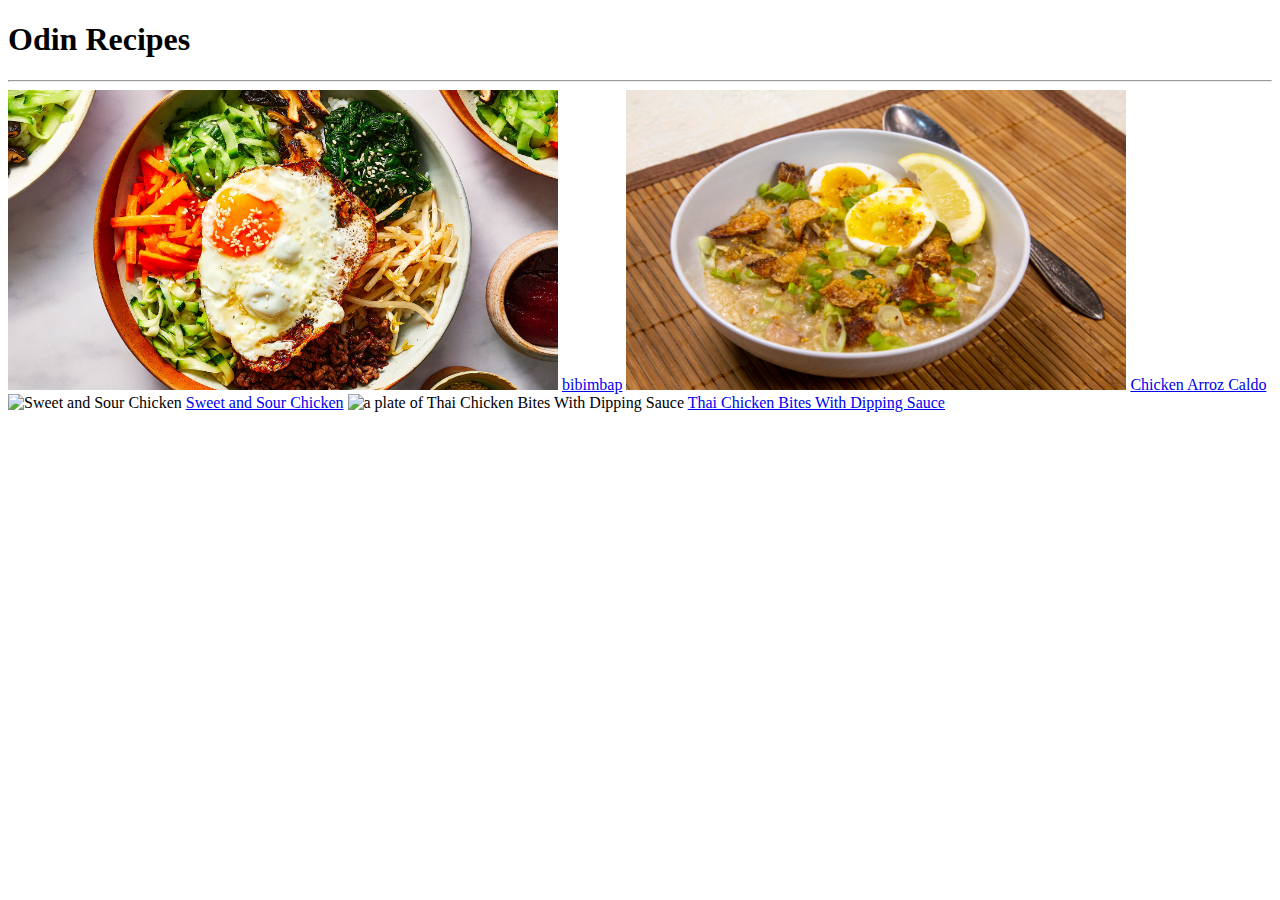
==== index.html @ 297368ef "Add caldo.html chickenbites.html sweetchicken.html bibimbap.html" ====
<!DOCTYPE html>
<html lang="en">

    <head>
        <meta charset="utf-8">
        <title>Odin Recipes</title>
    </head>

    <body>
        <h1>Odin Recipes</h1>
        <hr>
        <img src="./resources/bibimbap.jpg" alt="bibimbap" width="550" height="300">
        <a href="./recipes/bibimbap.html">bibimbap</a>
        <img src="./resources/caldo.jpg" alt="Chicken Arroz Caldo" width="500" height="300">
        <a href="./recipes/caldo.html">Chicken Arroz Caldo</a>
        <img src="https://s23209.pcdn.co/wp-content/uploads/2014/01/IMG_3677edit2.jpg" alt="Sweet and Sour Chicken" width="300" height="500">
        <a href="./recipes/sweetchicken.html">Sweet and Sour Chicken</a>
        <img src="https://images.media-allrecipes.com/userphotos/68455.jpg" alt="a plate of Thai Chicken Bites With Dipping Sauce" width="200" height="200">
        <a href="./recipes/chickenbites.html">Thai Chicken Bites With Dipping Sauce</a>
    </body>
</html>
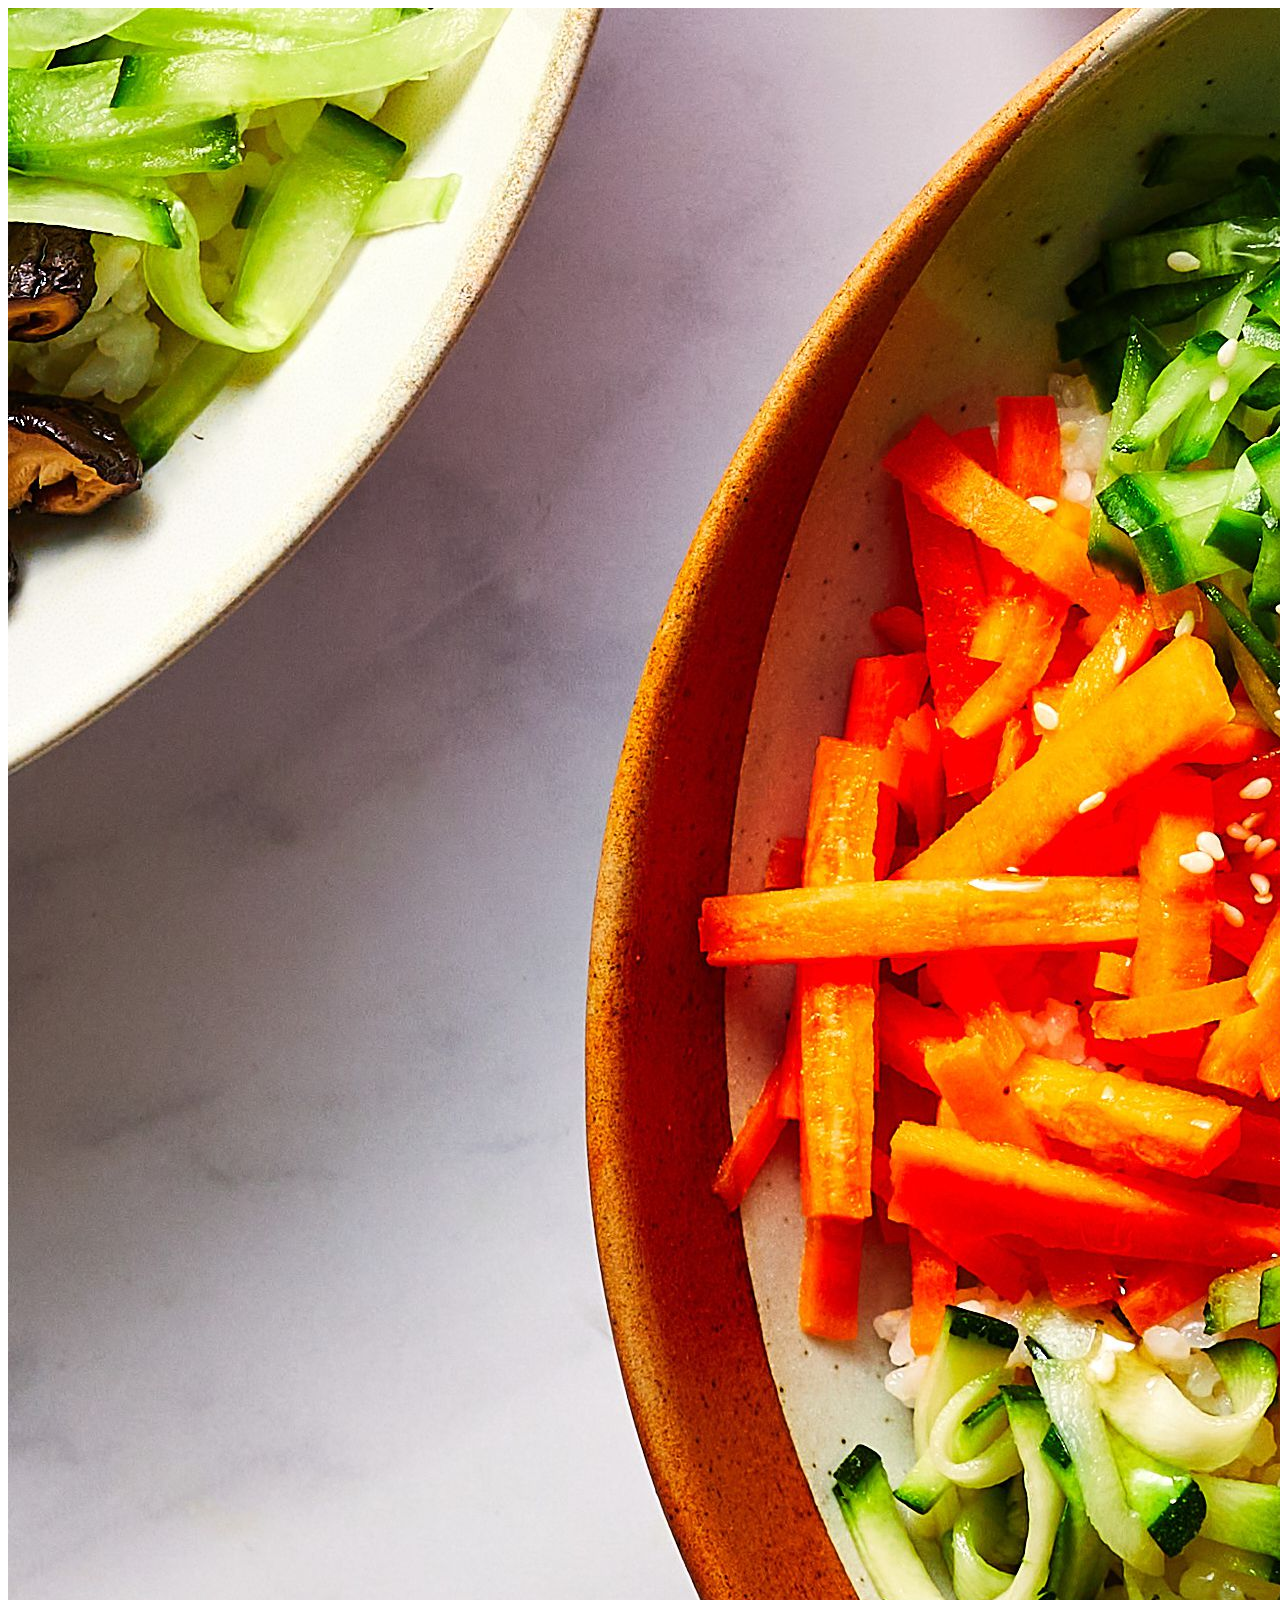
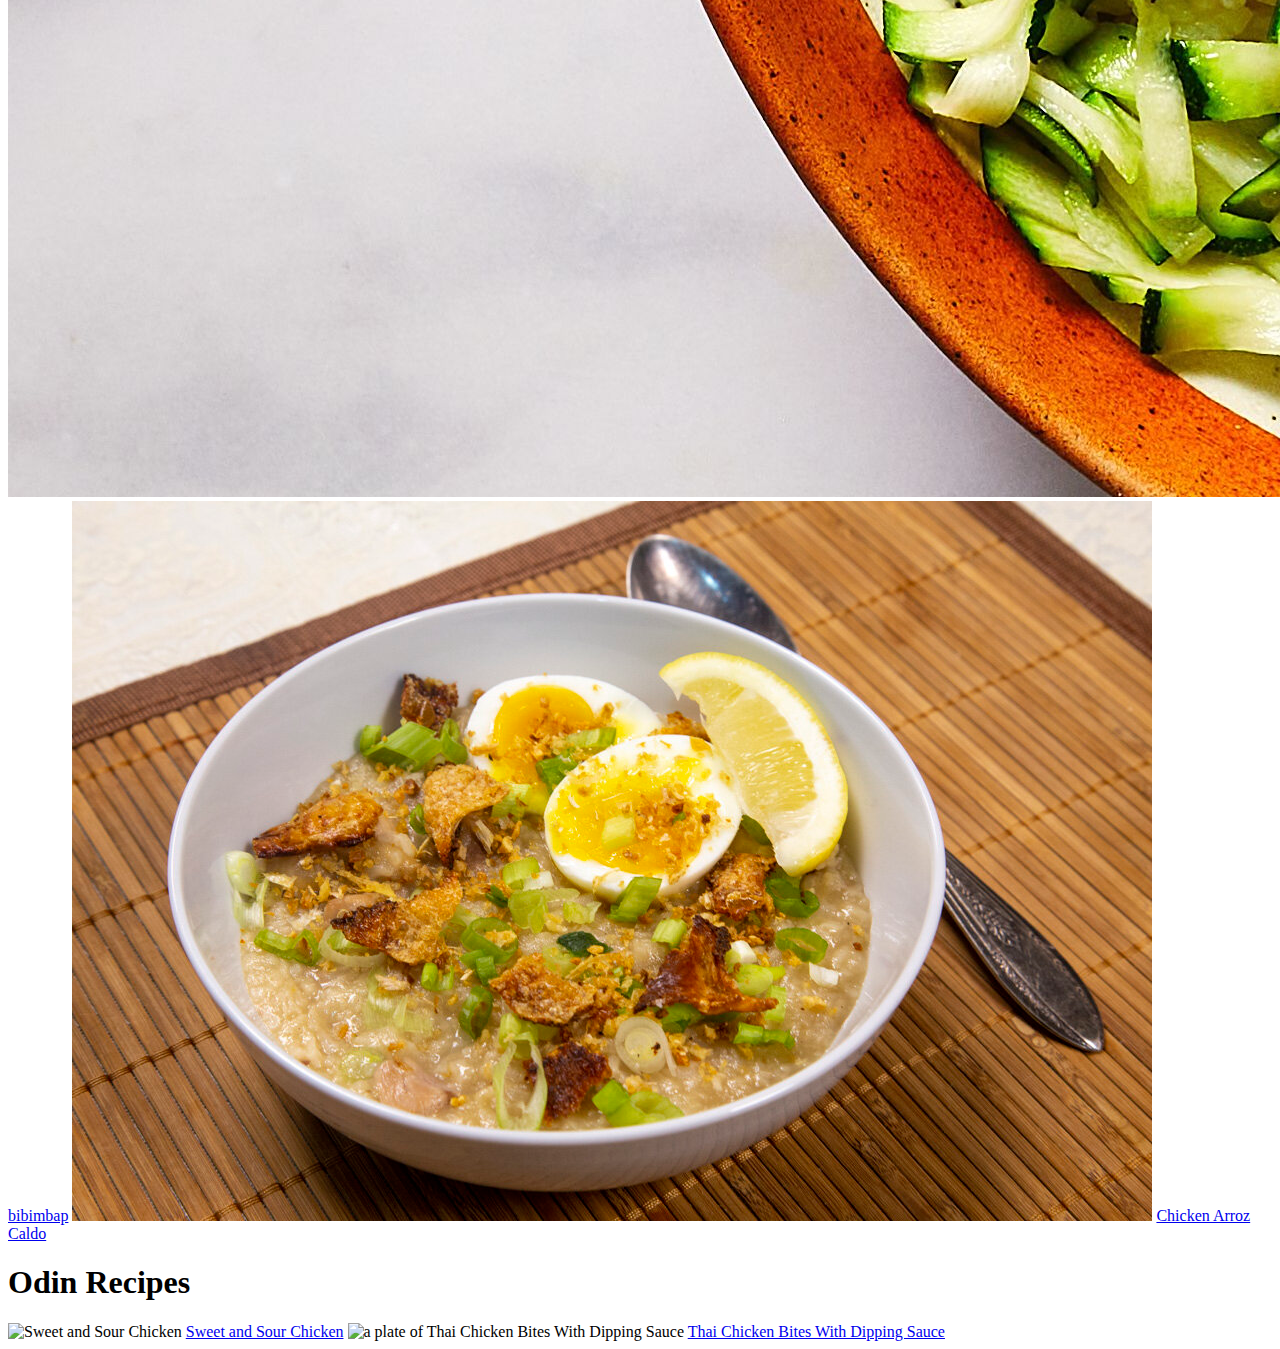
==== commit 27493cc5: "Make aesthetic changes to index.html" ====
--- a/index.html
+++ b/index.html
@@ -4,18 +4,20 @@
     <head>
         <meta charset="utf-8">
         <title>Odin Recipes</title>
+        <link rel="stylesheet" href="styles.css">
     </head>
 
     <body>
+        
+        
+        <img class="bibi" src="./resources/bibimbap.jpg" alt="bibimbap">
+        <a href="./recipes/bibimbap.html">bibimbap</a>
+        <img class="cal" src="./resources/caldo.jpg" alt="Chicken Arroz Caldo">
+        <a href="./recipes/caldo.html">Chicken Arroz Caldo</a>
         <h1>Odin Recipes</h1>
-        <hr>
-        <img src="./resources/bibimbap.jpg" alt="bibimbap" width="550" height="300">
-        <a href="./recipes/bibimbap.html">bibimbap</a>
-        <img src="./resources/caldo.jpg" alt="Chicken Arroz Caldo" width="500" height="300">
-        <a href="./recipes/caldo.html">Chicken Arroz Caldo</a>
-        <img src="https://s23209.pcdn.co/wp-content/uploads/2014/01/IMG_3677edit2.jpg" alt="Sweet and Sour Chicken" width="300" height="500">
+        <img class="sweetc" src="https://s23209.pcdn.co/wp-content/uploads/2014/01/IMG_3677edit2.jpg" alt="Sweet and Sour Chicken" width="300" height="500">
         <a href="./recipes/sweetchicken.html">Sweet and Sour Chicken</a>
-        <img src="https://images.media-allrecipes.com/userphotos/68455.jpg" alt="a plate of Thai Chicken Bites With Dipping Sauce" width="200" height="200">
+        <img class="bites" src="https://images.media-allrecipes.com/userphotos/68455.jpg" alt="a plate of Thai Chicken Bites With Dipping Sauce" width="200" height="200">
         <a href="./recipes/chickenbites.html">Thai Chicken Bites With Dipping Sauce</a>
     </body>
 </html>